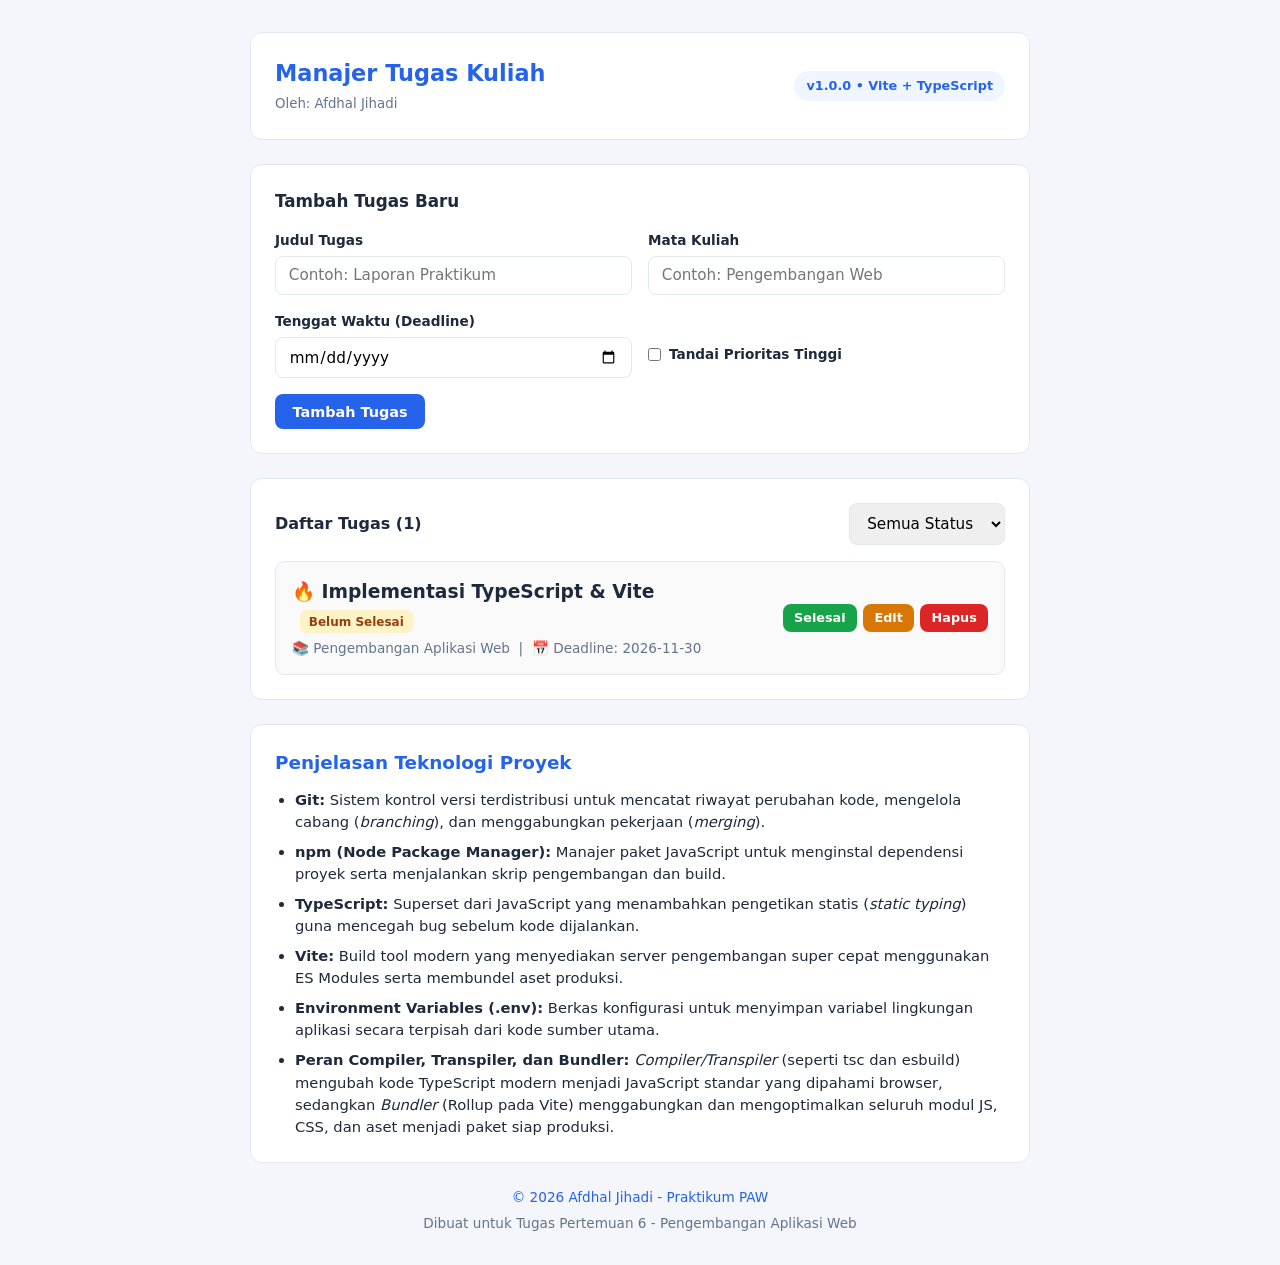
==== tugas-6/index.html @ 41f8d687 "Add files via upload" ====
<!doctype html>
<html lang="id">
  <head>
    <meta charset="UTF-8" />
    <meta name="viewport" content="width=device-width, initial-scale=1.0" />
    <title>Manajer Tugas Kuliah</title>
    <script type="module" crossorigin src="/tugas-6/assets/index-CvzqybqJ.js"></script>
    <link rel="stylesheet" crossorigin href="/tugas-6/assets/index-lo7FiT4G.css">
  </head>
  <body>
    <div id="app"></div>
  </body>
</html>
---- tugas-6/assets/index-lo7FiT4G.css ----
:root{--bg:#f4f6fb;--card:#fff;--primary:#2563eb;--primary-hover:#1d4ed8;--danger:#dc2626;--warning:#d97706;--success:#16a34a;--text:#1e293b;--muted:#64748b;--border:#e2e8f0}*{box-sizing:border-box;margin:0;padding:0;font-family:Segoe UI,system-ui,-apple-system,sans-serif}body{background:var(--bg);color:var(--text);padding:2rem 1rem;line-height:1.5}.container{max-width:780px;margin:0 auto}header{background:var(--card);border:1px solid var(--border);border-radius:12px;flex-wrap:wrap;justify-content:space-between;align-items:center;gap:.75rem;margin-bottom:1.5rem;padding:1.5rem;display:flex}header h1{color:var(--primary);font-size:1.4rem}.badge-env{color:var(--primary);background:#eff6ff;border-radius:999px;padding:.35rem .75rem;font-size:.8rem;font-weight:600}.card{background:var(--card);border:1px solid var(--border);border-radius:12px;margin-bottom:1.5rem;padding:1.5rem}.form-grid{grid-template-columns:1fr 1fr;gap:1rem;display:grid}.form-group{flex-direction:column;gap:.35rem;display:flex}.form-group.full{grid-column:1/-1}label{font-size:.85rem;font-weight:600}input,select{border:1px solid var(--border);border-radius:8px;padding:.6rem .8rem;font-size:.95rem}input:focus,select:focus{outline:2px solid var(--primary);border-color:#0000}.btn-group{gap:.5rem;margin-top:1rem;display:flex}button{cursor:pointer;border:none;border-radius:8px;padding:.6rem 1.1rem;font-size:.9rem;font-weight:600;transition:opacity .2s}button:hover{opacity:.9}.btn-primary{background:var(--primary);color:#fff}.btn-secondary{color:var(--text);background:#e2e8f0}.btn-success{background:var(--success);color:#fff;padding:.4rem .7rem;font-size:.8rem}.btn-warning{background:var(--warning);color:#fff;padding:.4rem .7rem;font-size:.8rem}.btn-danger{background:var(--danger);color:#fff;padding:.4rem .7rem;font-size:.8rem}.toolbar{flex-wrap:wrap;justify-content:space-between;align-items:center;gap:.5rem;margin-bottom:1rem;display:flex}.task-list{flex-direction:column;gap:.75rem;display:flex}.task-item{border:1px solid var(--border);background:#fafafa;border-radius:10px;justify-content:space-between;align-items:center;gap:1rem;padding:1rem;display:flex}.task-item.done{background:#f0fdf4;border-color:#bbf7d0}.task-item.done h3{color:var(--muted);text-decoration:line-through}.task-meta{color:var(--muted);margin-top:.25rem;font-size:.85rem}.status-pill{border-radius:6px;margin-left:.5rem;padding:.15rem .55rem;font-size:.75rem;font-weight:700;display:inline-block}.status-pending{color:#92400e;background:#fef3c7}.status-done{color:#166534;background:#dcfce7}.task-actions{flex-shrink:0;gap:.4rem;display:flex}.info-section h2{color:var(--primary);margin-bottom:.75rem;font-size:1.15rem}.info-section ul{flex-direction:column;gap:.5rem;padding-left:1.25rem;font-size:.92rem;display:flex}@media (width<=600px){.form-grid{grid-template-columns:1fr}.task-item{flex-direction:column;align-items:flex-start}}
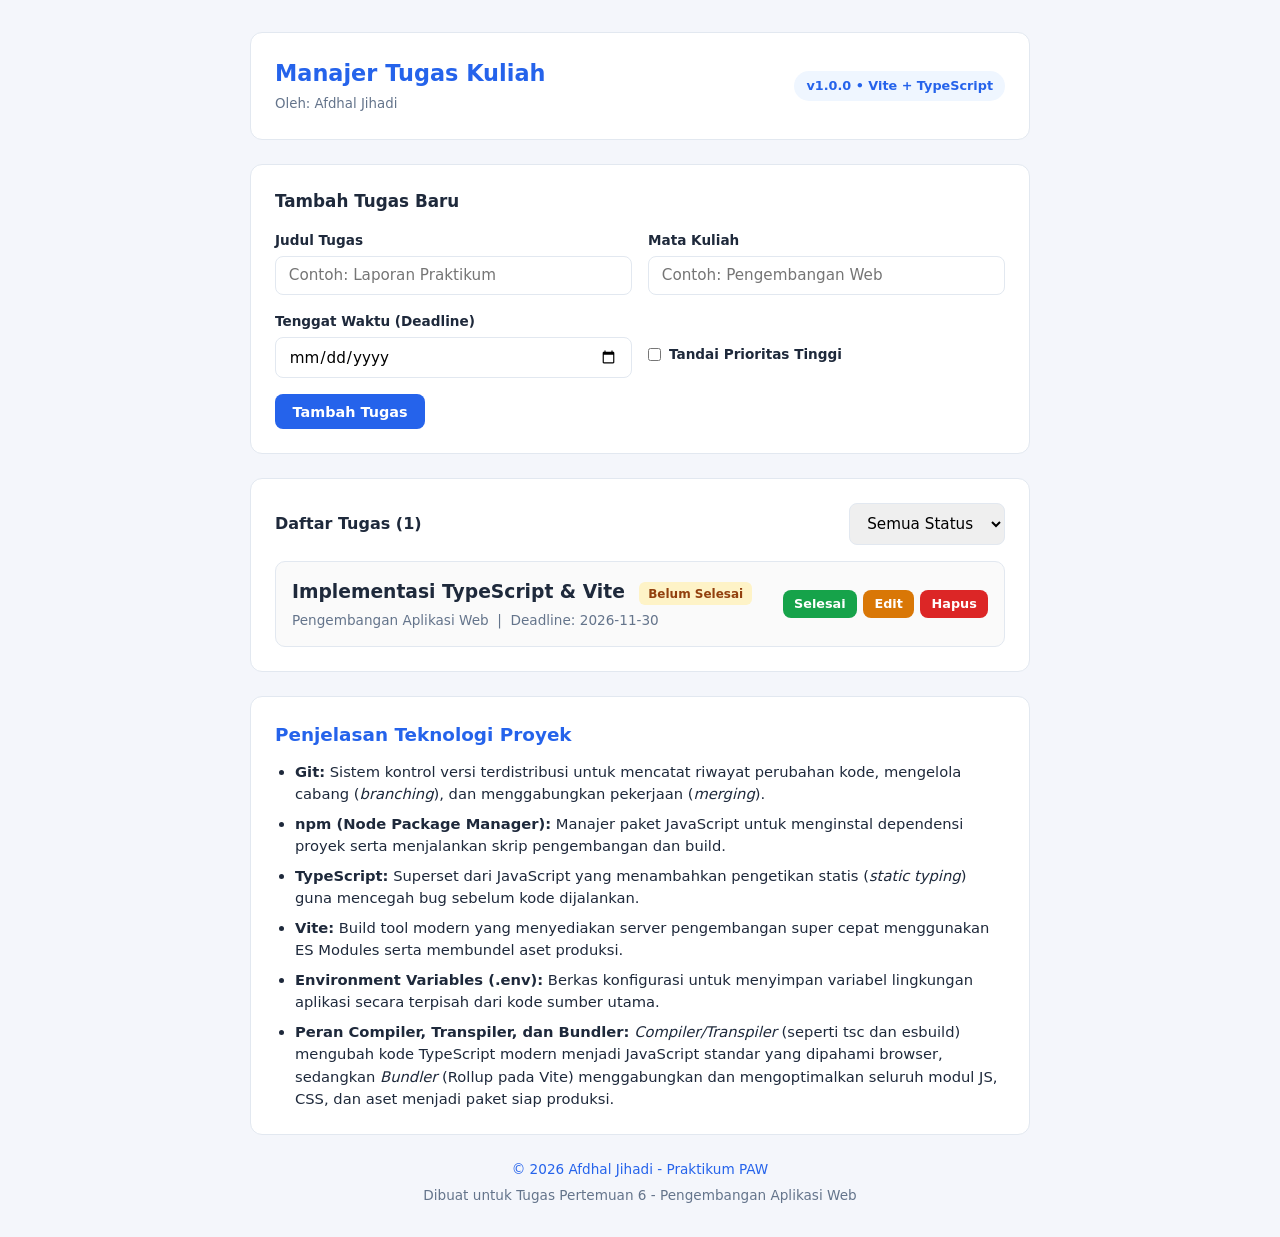
==== commit 62716756: "Add files via upload" ====
--- a/tugas-6/index.html
+++ b/tugas-6/index.html
@@ -4,7 +4,7 @@
     <meta charset="UTF-8" />
     <meta name="viewport" content="width=device-width, initial-scale=1.0" />
     <title>Manajer Tugas Kuliah</title>
-    <script type="module" crossorigin src="/tugas-6/assets/index-CvzqybqJ.js"></script>
+    <script type="module" crossorigin src="/tugas-6/assets/index-fe8ZjXHj.js"></script>
     <link rel="stylesheet" crossorigin href="/tugas-6/assets/index-lo7FiT4G.css">
   </head>
   <body>
